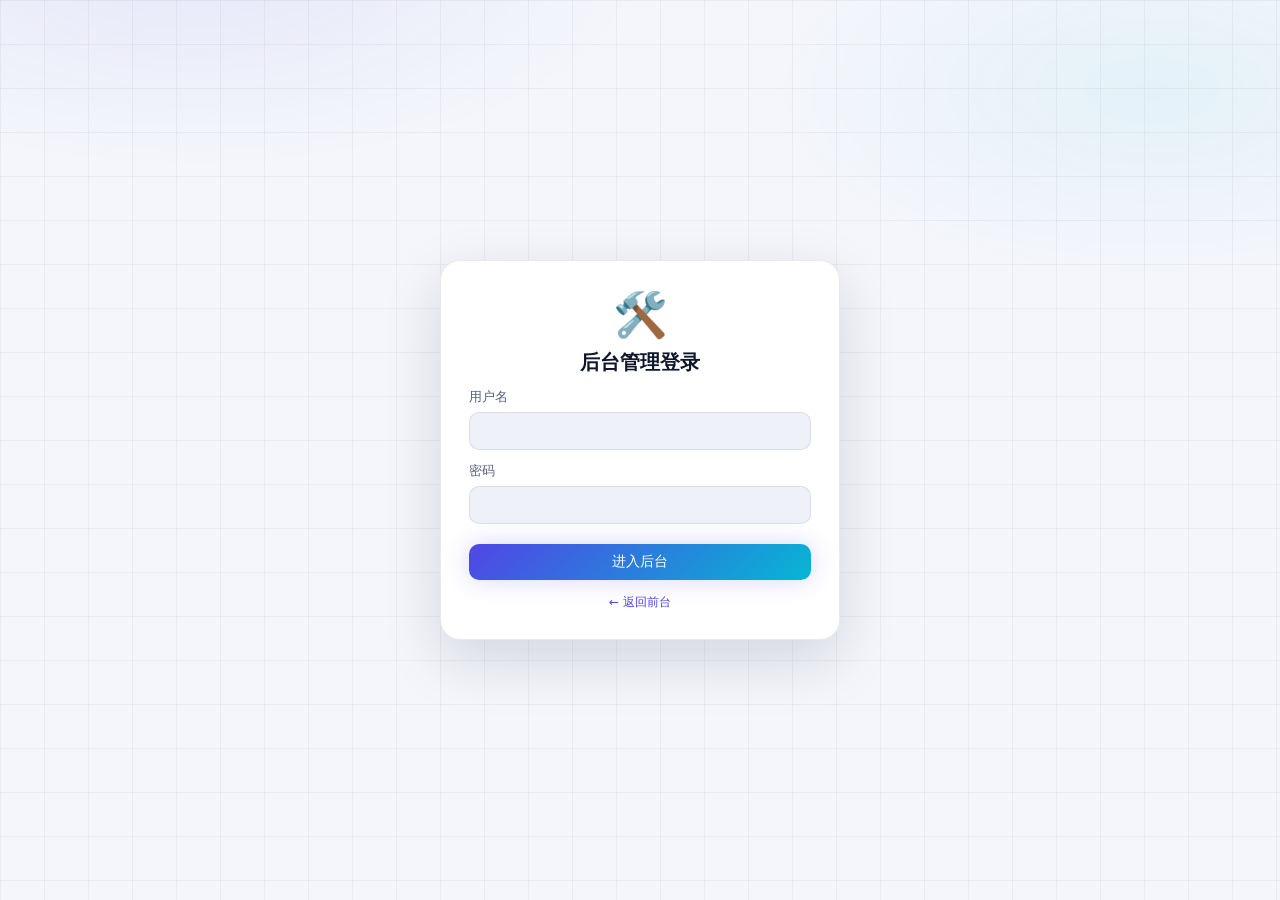
==== admin.html @ 5c4e531f "deploy: software-hub 真实后端 (Cloudflare KV + Functions)" ====
<!DOCTYPE html>
<html lang="zh-CN">
<head>
<meta charset="UTF-8">
<meta name="viewport" content="width=device-width, initial-scale=1.0">
<title>SoftHub · 后台管理</title>
<link rel="stylesheet" href="css/main.css">
<style>
/* ================= 后台专属样式 ================= */
.admin-layout { display: flex; min-height: 100vh; }
.sidebar {
  width: 232px; flex: none; background: var(--bg2);
  border-right: 1px solid var(--border); padding: 20px 14px;
  display: flex; flex-direction: column; gap: 4px;
  position: sticky; top: 0; height: 100vh; overflow-y: auto;
}
.sb-logo { display: flex; align-items: center; gap: 10px; font-weight: 800; font-size: 18px; padding: 4px 10px 18px; }
.sb-logo .ic {
  width: 34px; height: 34px; border-radius: 10px; background: var(--grad);
  display: flex; align-items: center; justify-content: center; box-shadow: var(--glow);
}
.sb-item {
  display: flex; align-items: center; gap: 11px; padding: 11px 14px;
  border-radius: 11px; font-size: 14px; color: var(--text2);
  background: none; border: none; width: 100%; text-align: left; transition: all .18s;
  position: relative;
}
.sb-item:hover { background: var(--grad-soft); color: var(--primary); }
.sb-item.on { background: var(--grad); color: #fff; box-shadow: var(--glow); font-weight: 600; }
.sb-item .cnt {
  margin-left: auto; font-size: 11px; background: var(--err); color: #fff;
  border-radius: 999px; padding: 1px 7px; font-weight: 700;
}
.sb-foot { margin-top: auto; padding-top: 14px; border-top: 1px solid var(--border); }
.sb-upload {
  background: var(--grad); color: #fff !important; font-weight: 700; box-shadow: var(--glow);
  border-radius: 12px; margin-bottom: 8px;
}
.sb-upload:hover { opacity: .92; color: #fff !important; box-shadow: var(--glow); }

.main { flex: 1; min-width: 0; padding: 26px 30px 60px; }
.page-head { display: flex; align-items: center; gap: 14px; margin-bottom: 22px; flex-wrap: wrap; }
.page-head h2 { font-size: 22px; }
.page-head .right { margin-left: auto; display: flex; gap: 10px; align-items: center; flex-wrap: wrap; }
.page-head input, .page-head select { width: auto; }

/* 统计卡片 */
.stat-grid { display: grid; grid-template-columns: repeat(auto-fit, minmax(210px, 1fr)); gap: 16px; margin-bottom: 20px; }
.stat-card { padding: 20px; position: relative; overflow: hidden; }
.stat-card .ic {
  width: 44px; height: 44px; border-radius: 13px; font-size: 22px;
  display: flex; align-items: center; justify-content: center; background: var(--grad-soft);
  margin-bottom: 12px;
}
.stat-card b { font-size: 26px; display: block; }
.stat-card span { font-size: 12.5px; color: var(--text3); }
.stat-card .trend { position: absolute; top: 18px; right: 18px; font-size: 12px; }

.chart-grid { display: grid; grid-template-columns: 1.6fr 1fr; gap: 16px; margin-bottom: 20px; }
.chart-card { padding: 20px; }
.chart-card h4 { font-size: 14.5px; margin-bottom: 14px; display: flex; align-items: center; gap: 8px; }
canvas { width: 100%; }

.two-col { display: grid; grid-template-columns: 1fr 1fr; gap: 16px; }
.list-row { display: flex; align-items: center; gap: 10px; padding: 10px 0; border-bottom: 1px solid var(--border); font-size: 13px; }
.list-row:last-child { border-bottom: none; }

.gate {
  min-height: 100vh; display: flex; align-items: center; justify-content: center; padding: 20px;
}
.gate .modal { animation: none; }

@media (max-width: 900px) {
  .chart-grid, .two-col { grid-template-columns: 1fr; }
  .sidebar { width: 64px; padding: 20px 8px; }
  .sb-item span.txt, .sb-logo span.txt { display: none; }
  .main { padding: 20px 14px 60px; }
}

/* 手机端：侧边栏变底部标签栏 */
@media (max-width: 720px) {
  html, body { overflow-x: hidden; }
  .admin-layout {
    flex-direction: column;
    min-height: 100vh;
  }
  .sidebar {
    position: fixed; left: 0; right: 0; bottom: 0; top: auto; width: 100%;
    flex-direction: row; align-items: stretch; gap: 4px; padding: 6px 8px;
    border-right: none; border-top: 1px solid var(--border); background: var(--bg2);
    z-index: 200; overflow-x: auto; overflow-y: hidden;
    height: auto; max-height: 70px;
    box-shadow: 0 -4px 20px rgba(0,0,0,.08);
  }
  .sidebar .sb-logo { display: none; }
  .sb-foot { display: contents; }
  .sb-item {
    flex: 1 0 auto; flex-direction: column; gap: 2px; justify-content: center;
    text-align: center; padding: 8px 6px; font-size: 11px; border-radius: 10px;
    min-width: 0; max-width: 80px;
  }
  .sb-item span.txt { display: inline; font-size: 10.5px; line-height: 1.2; }
  .sb-item .cnt { margin: 0; font-size: 9px; padding: 0 4px; }
  .sb-upload { margin-bottom: 0; flex-direction: column; }
  .main {
    padding: 16px 12px 86px;
    flex: 1;
    width: 100%;
    overflow-x: hidden;
  }
  .page-head { margin-bottom: 16px; flex-wrap: wrap; }
  .page-head h2 { font-size: 18px; }
  .detail-stats { grid-template-columns: repeat(3, 1fr); }
  .table-wrap { -webkit-overflow-scrolling: touch; }
}
@media (max-width: 480px) {
  .detail-stats { grid-template-columns: repeat(2, 1fr); }
}

/* ---------- 安装包上传器 ---------- */
.pkg-uploader { margin-top: 4px; }
.pkg-add {
  display: flex; flex-direction: column; align-items: center; justify-content: center;
  gap: 6px; padding: 22px 16px; border: 2px dashed var(--border); border-radius: 14px;
  color: var(--text3); cursor: pointer; transition: all .2s; font-size: 13.5px;
  background: var(--bg3);
}
.pkg-add:hover, .pkg-add.drag { border-color: var(--primary); color: var(--primary); background: var(--grad-soft); }
.pkg-icon { font-size: 32px; }
.pkg-selected {
  display: flex; align-items: center; gap: 14px; padding: 16px 18px;
  border: 1px solid var(--border); border-radius: 14px; background: var(--bg3);
}
.pkg-info { flex: 1; min-width: 0; }
.pkg-filename { display: block; font-weight: 600; font-size: 14px; word-break: break-all; color: var(--text); }
.pkg-size { display: block; font-size: 12px; color: var(--text3); margin-top: 3px; }
.pkg-progress-wrap {
  height: 8px; background: var(--border); border-radius: 999px; overflow: hidden;
  margin-top: 10px;
}
.pkg-progress-bar {
  height: 100%; width: 0%; border-radius: 999px; background: var(--grad);
  transition: width .15s linear;
}
.pkg-status { display: block; font-size: 12px; color: var(--ok); margin-top: 6px; font-weight: 600; }
.pkg-del-btn { flex: none; align-self: flex-start; }

/* ---------- 后台移动端增强适配 ---------- */
@media (max-width: 720px) {
  /* 表格优化：小字号+横向滚动 */
  table { font-size: 12px; min-width: 600px; }
  th, td { padding: 9px 10px; white-space: nowrap; }
  /* 统计卡片：单列紧凑 */
  .stat-grid { grid-template-columns: repeat(2, 1fr); gap: 10px; }
  .stat-card { padding: 14px; }
  .stat-card b { font-size: 20px; }
  .stat-card .ic { width: 36px; height: 36px; font-size: 18px; }
  /* 弹窗：全屏宽，不超出视口 */
  .modal {
    max-width: 100vw;
    border-radius: 18px 18px 0 0;
    padding: 20px 16px 28px;
    margin: auto 0 0;
    max-height: 85vh;
    overflow-y: auto;
  }
  .modal-mask {
    padding: 0;
    align-items: flex-end;
  }
  /* 页头 */
  .page-head h2 { font-size: 17px; }
  .page-head .right { gap: 6px; max-width: 100%; overflow-x: auto; flex-wrap: wrap; }
  .page-head input, .page-head select { font-size: 12.5px; width: 120px !important; }
  /* 表单 */
  .form-row { grid-template-columns: 1fr; gap: 0; }
  label { font-size: 12.5px; margin-top: 10px; margin-bottom: 5px; }
  textarea { min-height: 72px; }
  /* 列表行 */
  .list-row { padding: 8px 0; font-size: 12.5px; gap: 8px; flex-wrap: wrap; }
  /* 底部标签栏：可滚动 + 图标优先 */
  .sidebar { padding: 5px 4px; gap: 2px; }
  .sb-item { padding: 7px 4px; font-size: 10.5px; border-radius: 8px; min-width: 0; }
  .sb-item span:first-child { font-size: 15px; }
  .sb-item span.txt { font-size: 9px; line-height: 1.2; }
  .main { padding: 14px 10px 86px; }
  /* 两列布局变单列 */
  .two-col, .chart-grid { grid-template-columns: 1fr !important; }
  /* 商务合作页移动端 */
  .biz-contact-edit { flex-wrap: wrap; }
  .biz-contact-edit input.bc-icon-in { width: 42px; }
  /* 安装包上传器移动端 */
  .pkg-selected { flex-direction: column; align-items: stretch; gap: 10px; }
  .pkg-del-btn { align-self: flex-end; }
  /* 图片网格更密 */
  .img-grid { grid-template-columns: repeat(auto-fill, minmax(80px, 1fr)); gap: 8px; }
  /* 按钮组 */
  .btn-sm { padding: 4px 9px; font-size: 11.5px; }
  /* 图表容器确保可见 */
  .chart-card { min-height: 200px; overflow: hidden; }
  .chart-card canvas { width: 100% !important; height: auto !important; }
}
@media (max-width: 400px) {
  .stat-grid { grid-template-columns: 1fr; }
  .sidebar { padding: 4px 2px; }
  .sb-item { padding: 6px 2px; font-size: 9.5px; }
  .sb-item span:first-child { font-size: 14px; }
}
</style>
</head>
<body>
<div id="root"></div>
<script src="js/db.js?v=ap20260801d"></script>
<script src="js/admin.js?v=ap20260801d"></script>
</body>
</html>
---- css/main.css ----
/* ================= SoftHub 主题 ================= */
* { margin: 0; padding: 0; box-sizing: border-box; }

:root, [data-theme="light"] {
  --bg: #f4f6fb;
  --bg2: #ffffff;
  --bg3: #eef1f8;
  --card: rgba(255, 255, 255, 0.82);
  --card-solid: #ffffff;
  --border: rgba(15, 23, 42, 0.09);
  --text: #0f172a;
  --text2: #55617a;
  --text3: #8b95ab;
  --primary: #4f46e5;
  --primary2: #06b6d4;
  --grad: linear-gradient(135deg, #4f46e5, #06b6d4);
  --grad-soft: linear-gradient(135deg, rgba(79,70,229,.10), rgba(6,182,212,.10));
  --ok: #10b981;
  --warn: #f59e0b;
  --err: #ef4444;
  --shadow: 0 8px 30px rgba(15, 23, 42, 0.08);
  --shadow-lg: 0 20px 60px rgba(15, 23, 42, 0.14);
  --glow: 0 0 24px rgba(79, 70, 229, 0.22);
  --header-bg: rgba(255, 255, 255, 0.75);
}
[data-theme="dark"] {
  --bg: #0a0e1a;
  --bg2: #101527;
  --bg3: #171d33;
  --card: rgba(20, 26, 48, 0.72);
  --card-solid: #131a30;
  --border: rgba(148, 163, 216, 0.14);
  --text: #e7ecf7;
  --text2: #9aa6c4;
  --text3: #64708f;
  --primary: #818cf8;
  --primary2: #22d3ee;
  --grad: linear-gradient(135deg, #6366f1, #06b6d4);
  --grad-soft: linear-gradient(135deg, rgba(99,102,241,.16), rgba(6,182,212,.14));
  --ok: #34d399;
  --warn: #fbbf24;
  --err: #f87171;
  --shadow: 0 8px 30px rgba(0, 0, 0, 0.35);
  --shadow-lg: 0 20px 60px rgba(0, 0, 0, 0.5);
  --glow: 0 0 28px rgba(99, 102, 241, 0.35);
  --header-bg: rgba(10, 14, 26, 0.72);
}

html { scroll-behavior: smooth; }
body {
  font-family: "Segoe UI", "PingFang SC", "Microsoft YaHei", system-ui, sans-serif;
  background: var(--bg);
  color: var(--text);
  min-height: 100vh;
  transition: background .3s, color .3s;
}
/* 科技感背景网格 + 光晕 */
body::before {
  content: '';
  position: fixed; inset: 0; z-index: -1;
  background-image:
    radial-gradient(ellipse 60% 40% at 15% -5%, rgba(79,70,229,.14), transparent 60%),
    radial-gradient(ellipse 50% 35% at 90% 10%, rgba(6,182,212,.12), transparent 60%),
    linear-gradient(var(--border) 1px, transparent 1px),
    linear-gradient(90deg, var(--border) 1px, transparent 1px);
  background-size: 100% 100%, 100% 100%, 44px 44px, 44px 44px;
  opacity: .55;
  pointer-events: none;
}

a { color: var(--primary); text-decoration: none; }
button { font-family: inherit; cursor: pointer; }
input, select, textarea {
  font-family: inherit; font-size: 14px;
  background: var(--bg3); color: var(--text);
  border: 1px solid var(--border); border-radius: 10px;
  padding: 10px 14px; outline: none; width: 100%;
  transition: border .2s, box-shadow .2s;
}
input:focus, select:focus, textarea:focus {
  border-color: var(--primary);
  box-shadow: 0 0 0 3px rgba(99, 102, 241, 0.18);
}
label { font-size: 13px; color: var(--text2); display: block; margin: 12px 0 6px; }

::-webkit-scrollbar { width: 9px; height: 9px; }
::-webkit-scrollbar-thumb { background: var(--text3); border-radius: 8px; opacity: .4; }
::-webkit-scrollbar-track { background: transparent; }

/* ---------- 按钮 ---------- */
.btn {
  display: inline-flex; align-items: center; justify-content: center; gap: 6px;
  padding: 9px 18px; border-radius: 10px; border: 1px solid var(--border);
  background: var(--bg3); color: var(--text); font-size: 14px; font-weight: 500;
  transition: all .2s; white-space: nowrap;
}
.btn:hover { border-color: var(--primary); color: var(--primary); transform: translateY(-1px); }
.btn-primary { background: var(--grad); color: #fff; border: none; box-shadow: var(--glow); }
.btn-primary:hover { color: #fff; filter: brightness(1.1); transform: translateY(-2px); }
.btn-ghost { background: transparent; }
.btn-danger { color: var(--err); border-color: var(--err); background: transparent; }
.btn-danger:hover { background: var(--err); color: #fff; border-color: var(--err); }
.btn-ok { color: var(--ok); border-color: var(--ok); background: transparent; }
.btn-ok:hover { background: var(--ok); color: #fff; border-color: var(--ok); }
.btn-sm { padding: 5px 12px; font-size: 12.5px; border-radius: 8px; }
.btn:disabled { opacity: .5; cursor: not-allowed; transform: none; }

/* ---------- 徽章 ---------- */
.badge {
  display: inline-flex; align-items: center; gap: 4px;
  font-size: 11.5px; padding: 3px 10px; border-radius: 999px; font-weight: 600;
}
.badge-ok    { background: rgba(16,185,129,.13); color: var(--ok); }
.badge-warn  { background: rgba(245,158,11,.14); color: var(--warn); }
.badge-err   { background: rgba(239,68,68,.13); color: var(--err); }
.badge-info  { background: rgba(99,102,241,.13); color: var(--primary); }
.badge-gray  { background: var(--bg3); color: var(--text3); }
.tag {
  font-size: 11px; padding: 2px 9px; border-radius: 6px;
  background: var(--grad-soft); color: var(--primary); border: 1px solid var(--border);
}

/* ---------- 卡片 ---------- */
.card {
  background: var(--card); border: 1px solid var(--border);
  border-radius: 16px; backdrop-filter: blur(14px);
  box-shadow: var(--shadow); transition: transform .25s, box-shadow .25s, border-color .25s;
}

/* ---------- Toast ---------- */
#toastBox { position: fixed; top: 76px; right: 20px; z-index: 9999; display: flex; flex-direction: column; gap: 10px; }
.toast {
  display: flex; align-items: center; gap: 10px;
  background: var(--card-solid); color: var(--text);
  border: 1px solid var(--border); border-left: 4px solid var(--primary);
  border-radius: 12px; padding: 12px 18px; font-size: 14px;
  box-shadow: var(--shadow-lg); transform: translateX(120%); transition: transform .3s;
  max-width: 340px;
}
.toast.show { transform: translateX(0); }
.toast span { font-weight: 800; }
.toast-ok  { border-left-color: var(--ok); }  .toast-ok span  { color: var(--ok); }
.toast-err { border-left-color: var(--err); } .toast-err span { color: var(--err); }
.toast-info span { color: var(--primary); }

/* ---------- 模态框 ---------- */
.modal-mask {
  position: fixed; inset: 0; z-index: 1000;
  background: rgba(4, 8, 20, 0.55); backdrop-filter: blur(6px);
  display: none; align-items: flex-start; justify-content: center;
  overflow-y: auto; padding: 6vh 16px 40px;
}
.modal-mask.open { display: flex; animation: fadeIn .2s; }
.modal {
  background: var(--card-solid); border: 1px solid var(--border);
  border-radius: 20px; box-shadow: var(--shadow-lg);
  width: 100%; max-width: 480px; padding: 28px;
  animation: slideUp .28s cubic-bezier(.2,.9,.3,1.2);
}
.modal.modal-lg { max-width: 780px; }
.modal-head { display: flex; align-items: center; justify-content: space-between; margin-bottom: 6px; }
.modal-head h3 { font-size: 19px; display: flex; align-items: center; gap: 8px; }
.modal-close {
  background: var(--bg3); border: none; color: var(--text2);
  width: 32px; height: 32px; border-radius: 10px; font-size: 15px;
}
.modal-close:hover { color: var(--err); }
@keyframes fadeIn { from { opacity: 0; } }
@keyframes slideUp { from { opacity: 0; transform: translateY(26px) scale(.97); } }
.modal-confirm-body { font-size: 14.5px; line-height: 1.65; color: var(--text); padding: 4px 2px 2px; word-break: break-word; }
.modal-confirm-actions { display: flex; gap: 10px; justify-content: flex-end; margin-top: 20px; }
.modal-confirm-actions .btn { flex: 1; max-width: 160px; }

/* ---------- 硬件/系统信息 ---------- */
.sys-rows { display: flex; flex-direction: column; }
.sys-row { display: flex; justify-content: space-between; gap: 16px; padding: 10px 14px; border-bottom: 1px solid var(--border); font-size: 13.5px; }
.sys-row:last-child { border-bottom: none; }
.sys-row span { color: var(--text3); flex: none; }
.sys-row b { color: var(--text); font-weight: 600; text-align: right; word-break: break-all; }

/* ---------- 表格 ---------- */
.table-wrap { overflow-x: auto; border-radius: 14px; border: 1px solid var(--border); }
table { width: 100%; border-collapse: collapse; font-size: 13.5px; background: var(--card-solid); }
th, td { text-align: left; padding: 11px 14px; border-bottom: 1px solid var(--border); white-space: nowrap; }
th { color: var(--text3); font-size: 12px; font-weight: 600; letter-spacing: .05em; background: var(--bg3); position: sticky; top: 0; }
tbody tr { transition: background .15s; }
tbody tr:hover { background: var(--grad-soft); }
tbody tr:last-child td { border-bottom: none; }

/* ---------- 头像 ---------- */
.avatar {
  width: 34px; height: 34px; border-radius: 10px; flex: none;
  display: inline-flex; align-items: center; justify-content: center;
  color: #fff; font-weight: 700; font-size: 15px;
}

/* ---------- 星级 ---------- */
.star { color: var(--text3); opacity: .4; font-size: 14px; }
.star.on { color: #f59e0b; opacity: 1; }

/* ---------- 空状态 ---------- */
.empty { text-align: center; padding: 60px 20px; color: var(--text3); }
.empty .icon { font-size: 44px; margin-bottom: 12px; }

/* ---------- 主题按钮 ---------- */
.theme-btn {
  width: 38px; height: 38px; border-radius: 11px; font-size: 17px;
  background: var(--bg3); border: 1px solid var(--border); transition: all .2s;
}
.theme-btn:hover { border-color: var(--primary); box-shadow: var(--glow); transform: rotate(20deg); }

/* ---------- 表单排版 ---------- */
.form-row { display: grid; grid-template-columns: 1fr 1fr; gap: 0 16px; }
.hint { font-size: 12px; color: var(--text3); margin-top: 6px; }
.divider { height: 1px; background: var(--border); margin: 18px 0; }

/* ---------- 软件封面图 ---------- */
.sc-thumb {
  width: 40px; height: 40px; border-radius: 11px; object-fit: cover;
  border: 1px solid var(--border); flex: none; background: var(--grad-soft);
  vertical-align: middle; margin-right: 8px;
}
.sc-icon.thumb { padding: 0; overflow: hidden; }

/* ---------- 图片上传器 ---------- */
.img-uploader { margin-top: 4px; }
.img-add {
  display: flex; flex-direction: column; align-items: center; justify-content: center;
  gap: 6px; padding: 16px; border: 2px dashed var(--border); border-radius: 14px;
  color: var(--text3); cursor: pointer; transition: all .2s; font-size: 13px;
  min-height: 96px; background: var(--bg3);
}
.img-add:hover, .img-add.drag { border-color: var(--primary); color: var(--primary); background: var(--grad-soft); }
.img-grid { display: grid; grid-template-columns: repeat(auto-fill, minmax(110px, 1fr)); gap: 10px; margin-top: 12px; }
.img-item { position: relative; border-radius: 12px; overflow: hidden; border: 1px solid var(--border); aspect-ratio: 3/2; background: var(--bg3); }
.img-item img { width: 100%; height: 100%; object-fit: cover; display: block; }
.img-item.cover { border-color: var(--primary); box-shadow: var(--glow); }
.img-cover-badge {
  position: absolute; left: 6px; top: 6px; background: var(--grad); color: #fff;
  font-size: 10px; padding: 2px 7px; border-radius: 999px; font-weight: 700;
}
.img-item .img-actions { position: absolute; right: 6px; bottom: 6px; display: flex; gap: 5px; }
.img-item .img-actions button {
  width: 26px; height: 26px; border-radius: 8px; border: none; font-size: 13px;
  display: flex; align-items: center; justify-content: center;
}
.img-set-cover { background: rgba(255, 255, 255, .92); color: var(--primary); }
.img-remove { background: rgba(239, 68, 68, .92); color: #fff; }
.img-item.cover .img-set-cover { background: var(--primary); color: #fff; }

/* ---------- 详情画廊 ---------- */
.gallery-main { width: 100%; border-radius: 16px; overflow: hidden; border: 1px solid var(--border); aspect-ratio: 16/9; background: var(--bg3); }
.gallery-main img { width: 100%; height: 100%; object-fit: cover; display: block; }
.gallery-thumbs { display: flex; gap: 8px; margin-top: 10px; flex-wrap: wrap; }
.g-thumb { width: 84px; height: 54px; border-radius: 9px; overflow: hidden; border: 1px solid var(--border); cursor: pointer; opacity: .65; transition: all .2s; }
.g-thumb img { width: 100%; height: 100%; object-fit: cover; }
.g-thumb.on, .g-thumb:hover { opacity: 1; border-color: var(--primary); }

/* ---------- 渐变文字 ---------- */
.grad-text {
  background: var(--grad); -webkit-background-clip: text; background-clip: text;
  -webkit-text-fill-color: transparent; color: transparent;
}

@media (max-width: 640px) {
  .form-row { grid-template-columns: 1fr; }
  .modal { padding: 20px; }
}

/* 窄屏弹窗微调 */
@media (max-width: 900px) {
  .modal { max-width: 92vw; }
}
.modal-confirm-actions .btn { flex: 1; max-width: 160px; }
@media (max-width: 420px) {
  .modal-confirm-actions { flex-wrap: wrap; }
  .modal-confirm-actions .btn { max-width: none; }
  .toast { max-width: calc(100vw - 32px); }
}
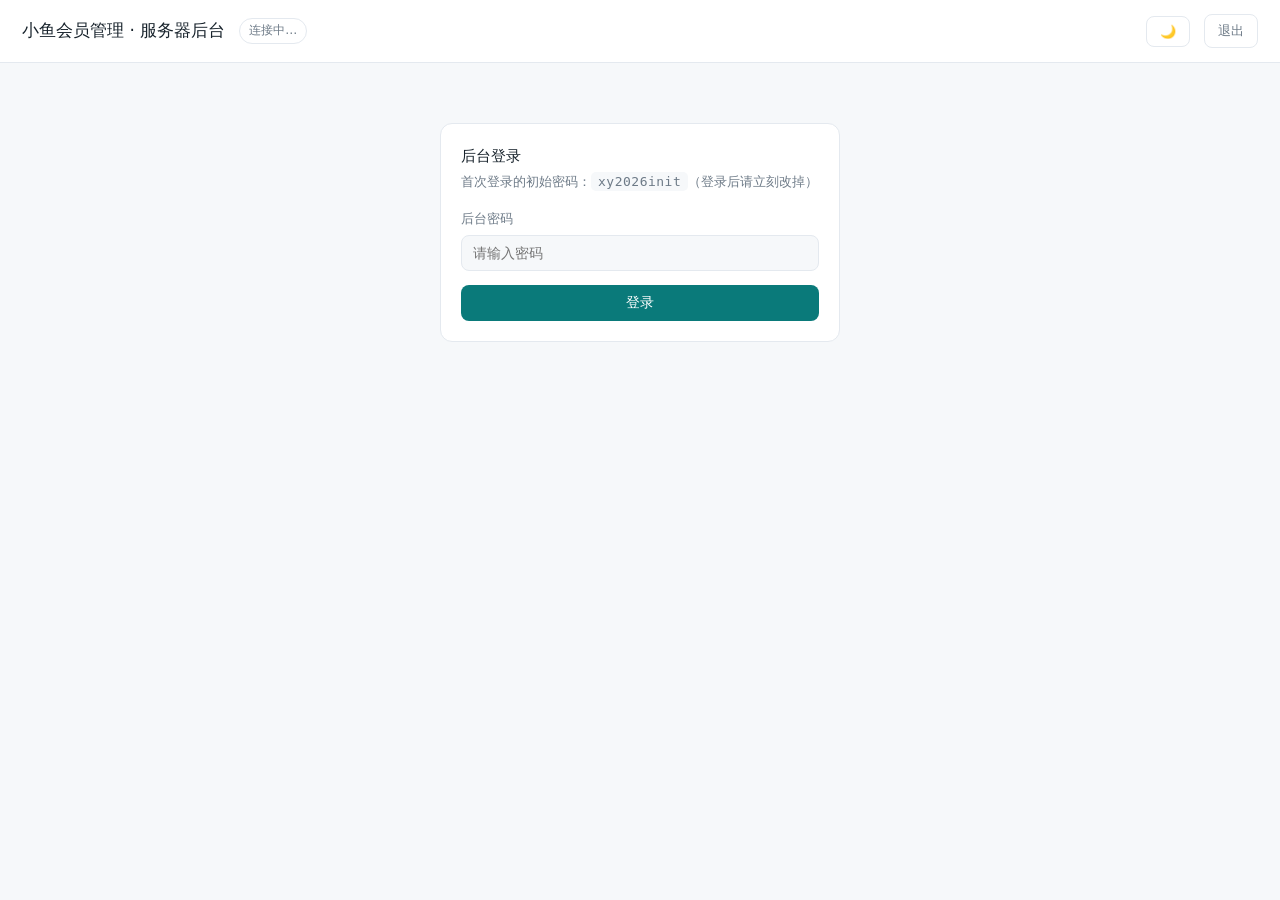
==== commit bc9a79f3: "小鱼会员管理云端服务上线" ====
--- a/admin.html
+++ b/admin.html
@@ -1,216 +1,616 @@
-<!DOCTYPE html>
-<html lang="zh-CN">
-<head>
-<meta charset="UTF-8">
-<meta name="viewport" content="width=device-width, initial-scale=1.0">
-<title>SoftHub · 后台管理</title>
-<link rel="stylesheet" href="css/main.css">
-<style>
-/* ================= 后台专属样式 ================= */
-.admin-layout { display: flex; min-height: 100vh; }
-.sidebar {
-  width: 232px; flex: none; background: var(--bg2);
-  border-right: 1px solid var(--border); padding: 20px 14px;
-  display: flex; flex-direction: column; gap: 4px;
-  position: sticky; top: 0; height: 100vh; overflow-y: auto;
-}
-.sb-logo { display: flex; align-items: center; gap: 10px; font-weight: 800; font-size: 18px; padding: 4px 10px 18px; }
-.sb-logo .ic {
-  width: 34px; height: 34px; border-radius: 10px; background: var(--grad);
-  display: flex; align-items: center; justify-content: center; box-shadow: var(--glow);
-}
-.sb-item {
-  display: flex; align-items: center; gap: 11px; padding: 11px 14px;
-  border-radius: 11px; font-size: 14px; color: var(--text2);
-  background: none; border: none; width: 100%; text-align: left; transition: all .18s;
-  position: relative;
-}
-.sb-item:hover { background: var(--grad-soft); color: var(--primary); }
-.sb-item.on { background: var(--grad); color: #fff; box-shadow: var(--glow); font-weight: 600; }
-.sb-item .cnt {
-  margin-left: auto; font-size: 11px; background: var(--err); color: #fff;
-  border-radius: 999px; padding: 1px 7px; font-weight: 700;
-}
-.sb-foot { margin-top: auto; padding-top: 14px; border-top: 1px solid var(--border); }
-.sb-upload {
-  background: var(--grad); color: #fff !important; font-weight: 700; box-shadow: var(--glow);
-  border-radius: 12px; margin-bottom: 8px;
-}
-.sb-upload:hover { opacity: .92; color: #fff !important; box-shadow: var(--glow); }
-
-.main { flex: 1; min-width: 0; padding: 26px 30px 60px; }
-.page-head { display: flex; align-items: center; gap: 14px; margin-bottom: 22px; flex-wrap: wrap; }
-.page-head h2 { font-size: 22px; }
-.page-head .right { margin-left: auto; display: flex; gap: 10px; align-items: center; flex-wrap: wrap; }
-.page-head input, .page-head select { width: auto; }
-
-/* 统计卡片 */
-.stat-grid { display: grid; grid-template-columns: repeat(auto-fit, minmax(210px, 1fr)); gap: 16px; margin-bottom: 20px; }
-.stat-card { padding: 20px; position: relative; overflow: hidden; }
-.stat-card .ic {
-  width: 44px; height: 44px; border-radius: 13px; font-size: 22px;
-  display: flex; align-items: center; justify-content: center; background: var(--grad-soft);
-  margin-bottom: 12px;
-}
-.stat-card b { font-size: 26px; display: block; }
-.stat-card span { font-size: 12.5px; color: var(--text3); }
-.stat-card .trend { position: absolute; top: 18px; right: 18px; font-size: 12px; }
-
-.chart-grid { display: grid; grid-template-columns: 1.6fr 1fr; gap: 16px; margin-bottom: 20px; }
-.chart-card { padding: 20px; }
-.chart-card h4 { font-size: 14.5px; margin-bottom: 14px; display: flex; align-items: center; gap: 8px; }
-canvas { width: 100%; }
-
-.two-col { display: grid; grid-template-columns: 1fr 1fr; gap: 16px; }
-.list-row { display: flex; align-items: center; gap: 10px; padding: 10px 0; border-bottom: 1px solid var(--border); font-size: 13px; }
-.list-row:last-child { border-bottom: none; }
-
-.gate {
-  min-height: 100vh; display: flex; align-items: center; justify-content: center; padding: 20px;
-}
-.gate .modal { animation: none; }
-
-@media (max-width: 900px) {
-  .chart-grid, .two-col { grid-template-columns: 1fr; }
-  .sidebar { width: 64px; padding: 20px 8px; }
-  .sb-item span.txt, .sb-logo span.txt { display: none; }
-  .main { padding: 20px 14px 60px; }
-}
-
-/* 手机端：侧边栏变底部标签栏 */
-@media (max-width: 720px) {
-  html, body { overflow-x: hidden; }
-  .admin-layout {
-    flex-direction: column;
-    min-height: 100vh;
-  }
-  .sidebar {
-    position: fixed; left: 0; right: 0; bottom: 0; top: auto; width: 100%;
-    flex-direction: row; align-items: stretch; gap: 4px; padding: 6px 8px;
-    border-right: none; border-top: 1px solid var(--border); background: var(--bg2);
-    z-index: 200; overflow-x: auto; overflow-y: hidden;
-    height: auto; max-height: 70px;
-    box-shadow: 0 -4px 20px rgba(0,0,0,.08);
-  }
-  .sidebar .sb-logo { display: none; }
-  .sb-foot { display: contents; }
-  .sb-item {
-    flex: 1 0 auto; flex-direction: column; gap: 2px; justify-content: center;
-    text-align: center; padding: 8px 6px; font-size: 11px; border-radius: 10px;
-    min-width: 0; max-width: 80px;
-  }
-  .sb-item span.txt { display: inline; font-size: 10.5px; line-height: 1.2; }
-  .sb-item .cnt { margin: 0; font-size: 9px; padding: 0 4px; }
-  .sb-upload { margin-bottom: 0; flex-direction: column; }
-  .main {
-    padding: 16px 12px 86px;
-    flex: 1;
-    width: 100%;
-    overflow-x: hidden;
-  }
-  .page-head { margin-bottom: 16px; flex-wrap: wrap; }
-  .page-head h2 { font-size: 18px; }
-  .detail-stats { grid-template-columns: repeat(3, 1fr); }
-  .table-wrap { -webkit-overflow-scrolling: touch; }
-}
-@media (max-width: 480px) {
-  .detail-stats { grid-template-columns: repeat(2, 1fr); }
-}
-
-/* ---------- 安装包上传器 ---------- */
-.pkg-uploader { margin-top: 4px; }
-.pkg-add {
-  display: flex; flex-direction: column; align-items: center; justify-content: center;
-  gap: 6px; padding: 22px 16px; border: 2px dashed var(--border); border-radius: 14px;
-  color: var(--text3); cursor: pointer; transition: all .2s; font-size: 13.5px;
-  background: var(--bg3);
-}
-.pkg-add:hover, .pkg-add.drag { border-color: var(--primary); color: var(--primary); background: var(--grad-soft); }
-.pkg-icon { font-size: 32px; }
-.pkg-selected {
-  display: flex; align-items: center; gap: 14px; padding: 16px 18px;
-  border: 1px solid var(--border); border-radius: 14px; background: var(--bg3);
-}
-.pkg-info { flex: 1; min-width: 0; }
-.pkg-filename { display: block; font-weight: 600; font-size: 14px; word-break: break-all; color: var(--text); }
-.pkg-size { display: block; font-size: 12px; color: var(--text3); margin-top: 3px; }
-.pkg-progress-wrap {
-  height: 8px; background: var(--border); border-radius: 999px; overflow: hidden;
-  margin-top: 10px;
-}
-.pkg-progress-bar {
-  height: 100%; width: 0%; border-radius: 999px; background: var(--grad);
-  transition: width .15s linear;
-}
-.pkg-status { display: block; font-size: 12px; color: var(--ok); margin-top: 6px; font-weight: 600; }
-.pkg-del-btn { flex: none; align-self: flex-start; }
-
-/* ---------- 后台移动端增强适配 ---------- */
-@media (max-width: 720px) {
-  /* 表格优化：小字号+横向滚动 */
-  table { font-size: 12px; min-width: 600px; }
-  th, td { padding: 9px 10px; white-space: nowrap; }
-  /* 统计卡片：单列紧凑 */
-  .stat-grid { grid-template-columns: repeat(2, 1fr); gap: 10px; }
-  .stat-card { padding: 14px; }
-  .stat-card b { font-size: 20px; }
-  .stat-card .ic { width: 36px; height: 36px; font-size: 18px; }
-  /* 弹窗：全屏宽，不超出视口 */
-  .modal {
-    max-width: 100vw;
-    border-radius: 18px 18px 0 0;
-    padding: 20px 16px 28px;
-    margin: auto 0 0;
-    max-height: 85vh;
-    overflow-y: auto;
-  }
-  .modal-mask {
-    padding: 0;
-    align-items: flex-end;
-  }
-  /* 页头 */
-  .page-head h2 { font-size: 17px; }
-  .page-head .right { gap: 6px; max-width: 100%; overflow-x: auto; flex-wrap: wrap; }
-  .page-head input, .page-head select { font-size: 12.5px; width: 120px !important; }
-  /* 表单 */
-  .form-row { grid-template-columns: 1fr; gap: 0; }
-  label { font-size: 12.5px; margin-top: 10px; margin-bottom: 5px; }
-  textarea { min-height: 72px; }
-  /* 列表行 */
-  .list-row { padding: 8px 0; font-size: 12.5px; gap: 8px; flex-wrap: wrap; }
-  /* 底部标签栏：可滚动 + 图标优先 */
-  .sidebar { padding: 5px 4px; gap: 2px; }
-  .sb-item { padding: 7px 4px; font-size: 10.5px; border-radius: 8px; min-width: 0; }
-  .sb-item span:first-child { font-size: 15px; }
-  .sb-item span.txt { font-size: 9px; line-height: 1.2; }
-  .main { padding: 14px 10px 86px; }
-  /* 两列布局变单列 */
-  .two-col, .chart-grid { grid-template-columns: 1fr !important; }
-  /* 商务合作页移动端 */
-  .biz-contact-edit { flex-wrap: wrap; }
-  .biz-contact-edit input.bc-icon-in { width: 42px; }
-  /* 安装包上传器移动端 */
-  .pkg-selected { flex-direction: column; align-items: stretch; gap: 10px; }
-  .pkg-del-btn { align-self: flex-end; }
-  /* 图片网格更密 */
-  .img-grid { grid-template-columns: repeat(auto-fill, minmax(80px, 1fr)); gap: 8px; }
-  /* 按钮组 */
-  .btn-sm { padding: 4px 9px; font-size: 11.5px; }
-  /* 图表容器确保可见 */
-  .chart-card { min-height: 200px; overflow: hidden; }
-  .chart-card canvas { width: 100% !important; height: auto !important; }
-}
-@media (max-width: 400px) {
-  .stat-grid { grid-template-columns: 1fr; }
-  .sidebar { padding: 4px 2px; }
-  .sb-item { padding: 6px 2px; font-size: 9.5px; }
-  .sb-item span:first-child { font-size: 14px; }
-}
-</style>
-</head>
-<body>
-<div id="root"></div>
-<script src="js/db.js?v=ap20260801d"></script>
-<script src="js/admin.js?v=ap20260801d"></script>
-</body>
-</html>
+<!DOCTYPE html>
+<html lang="zh-CN">
+<head>
+<meta charset="utf-8">
+<meta name="viewport" content="width=device-width,initial-scale=1">
+<title>小鱼会员管理 · 服务器后台</title>
+<style>
+:root{
+  --bg:#f6f8fa; --card:#fff; --line:#e4e9ef; --text:#18232c; --sub:#6d7a87;
+  --accent:#0a7a7a; --accent2:#076666; --danger:#c9302c; --warn:#b06d00; --ok:#16895a;
+  --radius:12px;
+}
+@media (prefers-color-scheme:dark){
+  :root{ --bg:#14181c; --card:#1c2229; --line:#2c353e; --text:#e6ecf1; --sub:#8b98a5;
+         --accent:#22a5a5; --accent2:#1a8f8f; --danger:#ef6a6a; --warn:#e0a44a; --ok:#3fbc8a; }
+}
+/* 手动锁定主题（顶栏 🌙/☀️ 按钮） */
+:root[data-theme="dark"]{
+  --bg:#14181c; --card:#1c2229; --line:#2c353e; --text:#e6ecf1; --sub:#8b98a5;
+  --accent:#22a5a5; --accent2:#1a8f8f; --danger:#ef6a6a; --warn:#e0a44a; --ok:#3fbc8a;
+}
+:root[data-theme="light"]{
+  --bg:#f6f8fa; --card:#fff; --line:#e4e9ef; --text:#18232c; --sub:#6d7a87;
+  --accent:#0a7a7a; --accent2:#076666; --danger:#c9302c; --warn:#b06d00; --ok:#16895a;
+}
+*{box-sizing:border-box}
+body{margin:0;background:var(--bg);color:var(--text);
+  font:14px/1.6 "Microsoft YaHei UI","PingFang SC",system-ui,sans-serif}
+header{background:var(--card);border-bottom:1px solid var(--line);padding:14px 22px;
+  display:flex;align-items:center;gap:14px;position:sticky;top:0;z-index:10;flex-wrap:wrap}
+header h1{font-size:17px;margin:0;font-weight:500}
+.badge{font-size:12px;color:var(--sub);border:1px solid var(--line);
+  padding:2px 9px;border-radius:99px}
+nav{display:flex;gap:6px;padding:14px 22px 0;flex-wrap:wrap}
+nav button{background:none;border:0;color:var(--sub);padding:8px 15px;cursor:pointer;
+  font-size:14px;border-radius:8px 8px 0 0;font-family:inherit}
+nav button.on{background:var(--card);color:var(--text);font-weight:500;
+  border:1px solid var(--line);border-bottom-color:var(--card)}
+main{padding:16px 22px 40px}
+.panel{background:var(--card);border:1px solid var(--line);border-radius:var(--radius);
+  padding:20px;margin-bottom:16px}
+h2{font-size:15px;margin:0 0 4px;font-weight:500}
+.hint{color:var(--sub);font-size:13px;margin:0 0 16px}
+label{display:block;font-size:13px;color:var(--sub);margin:12px 0 5px}
+input,textarea,select{width:100%;padding:9px 11px;border:1px solid var(--line);
+  border-radius:8px;background:var(--bg);color:var(--text);font-size:14px;font-family:inherit}
+input:focus,textarea:focus,select:focus{outline:none;border-color:var(--accent)}
+textarea{min-height:96px;resize:vertical}
+button.act{background:var(--accent);color:#fff;border:0;padding:9px 20px;border-radius:8px;
+  cursor:pointer;font-size:14px;font-family:inherit;margin-top:14px}
+button.act:hover{background:var(--accent2)}
+button.act:disabled{opacity:.5;cursor:not-allowed}
+button.ghost{background:none;color:var(--sub);border:1px solid var(--line);
+  padding:7px 13px;border-radius:8px;cursor:pointer;font-size:13px;font-family:inherit}
+button.ghost:hover{color:var(--text)}
+.row{display:flex;gap:14px;flex-wrap:wrap}
+.row>*{flex:1;min-width:190px}
+table{width:100%;border-collapse:collapse;font-size:13px}
+th{text-align:left;padding:9px 10px;color:var(--sub);font-weight:400;
+  border-bottom:1px solid var(--line);white-space:nowrap}
+td{padding:10px;border-bottom:1px solid var(--line);vertical-align:middle}
+tr:last-child td{border-bottom:0}
+code{background:var(--bg);padding:2px 7px;border-radius:5px;font-size:13px;
+  font-family:Consolas,monospace;letter-spacing:.5px}
+.tag{font-size:12px;padding:2px 9px;border-radius:99px;border:1px solid var(--line);color:var(--sub)}
+.tag.ok{color:var(--ok);border-color:currentColor}
+.tag.off{color:var(--warn);border-color:currentColor}
+.msg{padding:11px 15px;border-radius:8px;margin:14px 0;font-size:13px;display:none}
+.msg.show{display:block}
+.msg.ok{background:rgba(22,137,90,.1);color:var(--ok)}
+.msg.err{background:rgba(201,48,44,.1);color:var(--danger)}
+.card2{background:var(--bg);border:1px solid var(--line);border-radius:10px;padding:15px;margin-top:14px}
+.card2 h3{font-size:14px;margin:0 0 10px;font-weight:500}
+.hide{display:none!important}
+.pbar{height:6px;background:var(--line);border-radius:99px;overflow:hidden;margin-top:8px}
+.pbar i{display:block;height:100%;background:var(--accent);width:0;transition:width .2s}
+.empty{color:var(--sub);text-align:center;padding:36px 0;font-size:13px}
+code.big{font-size:19px;letter-spacing:3px;padding:7px 15px;display:inline-block;margin-top:8px}
+</style>
+</head>
+<body>
+
+<header>
+  <h1>小鱼会员管理 · 服务器后台</h1>
+  <span class="badge" id="hostBadge">连接中…</span>
+  <span style="flex:1"></span>
+  <button class="ghost" id="btnTheme">🌙</button>
+  <button class="ghost" id="btnLogout">退出</button>
+</header>
+
+<!-- ============ 登录 ============ -->
+<div id="loginBox" style="max-width:400px;margin:60px auto">
+  <div class="panel">
+    <h2>后台登录</h2>
+    <p class="hint">首次登录的初始密码：<code>xy2026init</code>（登录后请立刻改掉）</p>
+    <label>后台密码</label>
+    <input type="password" id="inPass" autocomplete="current-password" placeholder="请输入密码">
+    <div class="msg" id="loginMsg"></div>
+    <button class="act" style="width:100%" id="btnLogin">登录</button>
+  </div>
+</div>
+
+<!-- ============ 主界面 ============ -->
+<div id="mainBox" class="hide">
+  <nav>
+    <button data-tab="stores" class="on">门店管理</button>
+    <button data-tab="notices">公告发布</button>
+    <button data-tab="update">版本更新</button>
+    <button data-tab="backup">数据备份</button>
+    <button data-tab="setting">设置</button>
+  </nav>
+  <main>
+    <div class="msg" id="tip"></div>
+
+    <!-- 门店 -->
+    <section id="tab-stores">
+      <div class="panel">
+        <h2>登记新门店</h2>
+        <p class="hint">门店买软件时把手机号给你 → 你在这里登记并生成开通码 → 把开通码发给门店 → 门店首次打开软件输手机号+开通码即可注册管理员。</p>
+        <div class="row">
+          <div><label>门店手机号</label><input id="stPhone" placeholder="11 位手机号"></div>
+          <div><label>门店名称（方便你认人，可留空）</label><input id="stName" placeholder="例如：凤仪店"></div>
+        </div>
+        <label>备注（只有你能看到）</label>
+        <input id="stNote" placeholder="例如：2026-10 购买，单店基础版">
+        <button class="act" id="btnAddStore">登记并生成开通码</button>
+      </div>
+
+      <div class="panel">
+        <h2>门店列表</h2>
+        <p class="hint" id="storeStat"></p>
+        <div id="storeList"></div>
+      </div>
+    </section>
+
+    <!-- 公告 -->
+    <section id="tab-notices" class="hide">
+      <div class="panel">
+        <h2>发公告</h2>
+        <p class="hint">轮播公告显示在门店工作台顶部，按「天」自动过期；强制公告每��登录都弹一次，点「我知道了」才不再打扰。</p>
+        <label>公告类型</label>
+        <select id="ncKind">
+          <option value="banner">轮播公告（工作台顶部滚动，按天自动结束）</option>
+          <option value="modal">强制公告（每人登录弹一次，必须点确认）</option>
+        </select>
+        <label>标题</label>
+        <input id="ncTitle" placeholder="例如：本周六凌晨停机维护">
+        <label>内容</label>
+        <textarea id="ncBody" placeholder="写清楚发生了什么、门店要做什么。"></textarea>
+        <div class="row">
+          <div id="daysWrap"><label>轮播天数（到点自动收起）</label>
+            <input id="ncDays" type="number" value="3" min="0" max="365"></div>
+          <div><label>置顶（置顶的排前面）</label>
+            <select id="ncPinned"><option value="0">否</option><option value="1">是</option></select></div>
+        </div>
+        <button class="act" id="btnAddNotice">发布公告</button>
+      </div>
+      <div class="panel">
+        <h2>已发公告</h2>
+        <div id="noticeList"></div>
+      </div>
+    </section>
+
+    <!-- 更新 -->
+    <section id="tab-update" class="hide">
+      <div class="panel">
+        <h2>发布新版本</h2>
+        <p class="hint">选 <code>XiaoyuMember.dll</code>（在 交付\构建\程序\ 里），系统自动切块算哈希。
+          门店只下载变化的块，通常几百 KB。完整安装包单独传（首次安装或修复用）。</p>
+        <div class="row">
+          <div><label>版本号</label><input id="upVersion" placeholder="例如 1.0.1"></div>
+          <div><label>是否强制更新</label>
+            <select id="upMandatory"><option value="0">否（可稍后）</option><option value="1">是（必须更新）</option></select></div>
+        </div>
+        <label>更新说明（门店能看到）</label>
+        <input id="upNotes" placeholder="例如：修复了散客结算不弹窗的问题">
+        <label>主程序 dll（XiaoyuMember.dll）</label>
+        <input type="file" id="upDll">
+        <label>完整安装包（可选，首次安装 / 修复用）</label>
+        <input type="file" id="upInstaller">
+        <div class="pbar"><i id="upBar"></i></div>
+        <button class="act" id="btnPublish">生成清单并发布</button>
+        <p class="hint" style="margin-top:12px">
+          <strong>说明：</strong>本版先发布「清单」。上传的 dll 与安装包文件本体需你自己放到 GitHub 仓库的
+          <code>files/</code> 目录（浏览器上传），我下一步会补上这一段的上传功能。
+        </p>
+      </div>
+      <div class="panel">
+        <h2>当前线上版本</h2>
+        <div id="manifestView"></div>
+      </div>
+    </section>
+
+    <!-- 备份 -->
+    <section id="tab-backup" class="hide">
+      <div class="panel">
+        <h2>门店数据远程备份</h2>
+        <p class="hint">门店软件每天首次启动会上传一份<b>加密</b>备份。云端只有密文，看不到会员信息。
+          硬盘坏了、系统重装了，在这里下载恢复。每店最多留 30 份。</p>
+        <div id="backupList"></div>
+      </div>
+    </section>
+
+    <!-- 设置 -->
+    <section id="tab-setting" class="hide">
+      <div class="panel">
+        <h2>修改后台密码</h2>
+        <p class="hint">原密码 <code>123456</code> 形同虚设（站点公开可访问），务必改成强密码。</p>
+        <label>新密码（至少 6 位）</label>
+        <input id="newPass" type="password" placeholder="至少 6 位">
+        <button class="act" id="btnChgPass">保存新密码</button>
+      </div>
+      <div class="panel">
+        <h2>清空旧数据</h2>
+        <p class="hint">软件分享站时期的软件列表、分类、admin_pass 已不再使用，清理掉不影响新功能。</p>
+        <button class="ghost" id="btnCleanOld">清理旧数据（软件列表/分类/旧密码）</button>
+        <hr style="margin:18px 0;border:0;border-top:1px solid var(--line)">
+        <h2>导出全部数据</h2>
+        <p class="hint">门店、公告、备份索引、版本清单一次性导出成 JSON。换服务器或本地留档用。</p>
+        <button class="ghost" id="btnExport">导出 JSON</button>
+      </div>
+      <div class="panel">
+        <h2>服务器信息</h2>
+        <div id="sysInfo"></div>
+      </div>
+    </section>
+  </main>
+</div>
+
+<script>
+const KV = "pass=";                       // 会话内暂存，刷新需重登
+let PASS = sessionStorage.getItem("xy_pass") || "";
+let BLOCK = 64 * 1024;                    // 64 KB 分块
+const $ = id => document.getElementById(id);
+
+function tip(msg, ok = true) {
+  const t = $("tip");
+  t.textContent = msg;
+  t.className = "msg show " + (ok ? "ok" : "err");
+  clearTimeout(t._h);
+  t._h = setTimeout(() => t.className = "msg", 5000);
+}
+
+async function api(path, { method = "GET", body, raw } = {}) {
+  const h = { "x-admin-pass": PASS };
+  if (body && !raw) h["content-type"] = "application/json";
+  const r = await fetch(path, { method, headers: h, body: raw ? body : (body ? JSON.stringify(body) : undefined) });
+  const ct = r.headers.get("content-type") || "";
+  if (!ct.includes("json")) return await r.blob();
+  const j = await r.json();
+  if (!r.ok || j.ok === false) throw new Error(j.error || ("HTTP " + r.status));
+  return j;
+}
+
+function esc(s) {
+  return String(s ?? "").replace(/[&<>"']/g, c =>
+    ({ "&": "&amp;", "<": "&lt;", ">": "&gt;", '"': "&quot;", "'": "&#39;" }[c]));
+}
+
+function fmtTime(s) {
+  if (!s) return "—";
+  const d = new Date(s);
+  return d.toLocaleString("zh-CN", { hour12: false });
+}
+function fmtSize(b) {
+  if (!b) return "0 B";
+  const u = ["B", "KB", "MB", "GB"];
+  const i = Math.floor(Math.log(b) / Math.log(1024));
+  return (b / 1024 ** i).toFixed(i ? 1 : 0) + " " + u[i];
+}
+
+// ---------------- 登录 ----------------
+async function login() {
+  const p = $("inPass").value.trim();
+  if (!p) return;
+  PASS = p;
+  try {
+    await api("/api/stores");            // 试一次，错了会抛
+    sessionStorage.setItem("xy_pass", p);
+    $("loginBox").classList.add("hide");
+    $("mainBox").classList.remove("hide");
+    $("hostBadge").textContent = location.host;
+    refreshAll();
+  } catch (e) {
+    PASS = "";
+    const m = $("loginMsg");
+    m.textContent = "密码错误：" + e.message;
+    m.className = "msg show err";
+  }
+}
+
+$("btnLogin").onclick = login;
+$("inPass").onkeydown = e => { if (e.key === "Enter") login(); };
+$("btnLogout").onclick = () => { sessionStorage.clear(); location.reload(); };
+
+// ---------------- 切换页签 ----------------
+document.querySelectorAll("nav button").forEach(b => {
+  b.onclick = () => {
+    document.querySelectorAll("nav button").forEach(x => x.classList.remove("on"));
+    b.classList.add("on");
+    ["stores", "notices", "update", "backup", "setting"].forEach(t =>
+      $("tab-" + t).classList.toggle("hide", t !== b.dataset.tab));
+    if (b.dataset.tab === "backup") loadBackups();
+    if (b.dataset.tab === "update") loadManifest();
+  };
+});
+
+$("ncKind").onchange = () => {
+  $("daysWrap").style.opacity = $("ncKind").value === "banner" ? 1 : .4;
+};
+
+// ---------------- 门店 ----------------
+async function loadStores() {
+  const d = await api("/api/stores");
+  const list = d.stores || [];
+  const used = list.filter(s => s.codeUsed).length;
+  $("storeStat").textContent = `共 ${list.length} 家 · 已激活 ${used} 家 · 未激活 ${list.length - used} 家`;
+
+  if (!list.length) { $("storeList").innerHTML = '<div class="empty">还没有登记任何门店</div>'; return; }
+
+  $("storeList").innerHTML = `<table>
+    <tr><th>门店</th><th>手机号</th><th>开通码</th><th>状态</th><th>最近联系</th><th>版本</th><th></th></tr>
+    ${list.map(s => `<tr>
+      <td>${esc(s.name || "(未填)")}<br><span style="color:var(--sub);font-size:12px">${esc(s.note || "")}</span></td>
+      <td>${esc(s.phone)}</td>
+      <td><code>${esc(s.code)}</code></td>
+      <td>${s.codeUsed
+        ? '<span class="tag ok">已激活</span>'
+        : '<span class="tag off">待激活</span>'}</td>
+      <td style="font-size:12px;color:var(--sub)">${fmtTime(s.lastSeen)}<br>${esc(s.lastAction || "")}</td>
+      <td>${esc(s.version || "—")}</td>
+      <td>
+        <button class="ghost" data-copy="${esc(s.code)}">复制开通码</button>
+        <button class="ghost" data-reset="${esc(s.id)}">重发</button>
+        <button class="ghost" data-del="${esc(s.id)}">删除</button>
+      </td></tr>`).join("")}</table>`;
+
+  $("storeList").querySelectorAll("[data-copy]").forEach(b => b.onclick = () => {
+    navigator.clipboard.writeText(b.dataset.copy).then(() => tip("开通码已复制"));
+  });
+  $("storeList").querySelectorAll("[data-reset]").forEach(b => b.onclick = async () => {
+    if (!confirm("重发后旧开通码立即作废。确定？")) return;
+    await api("/api/stores", { method: "PUT", body: { id: b.dataset.reset, newCode: true } });
+    tip("已生成新开通码，旧码作废"); loadStores();
+  });
+  $("storeList").querySelectorAll("[data-del]").forEach(b => b.onclick = async () => {
+    if (!confirm("删除后该门店无法再注册。确定？")) return;
+    await api("/api/stores", { method: "DELETE", body: { id: b.dataset.del } });
+    tip("已删除"); loadStores();
+  });
+}
+
+$("btnAddStore").onclick = async () => {
+  try {
+    const d = await api("/api/stores", {
+      method: "POST",
+      body: { phone: $("stPhone").value.trim(), name: $("stName").value.trim(), note: $("stNote").value.trim() }
+    });
+    $("stPhone").value = $("stName").value = $("stNote").value = "";
+    tip(`已生成开通码：${d.store.code} —— 复制发给门店`);
+    loadStores();
+  } catch (e) { tip(e.message, false); }
+};
+
+// ---------------- 公告 ----------------
+async function loadNotices() {
+  // 公开读接口不返回后台视图，这里直接读 KV 不方便，用 manifest 同源的 notices 读
+  const r = await fetch("/api/notices");
+  const d = await r.json();
+  const list = d.notices || [];
+  if (!list.length) { $("noticeList").innerHTML = '<div class="empty">还没发过公告</div>'; return; }
+
+  $("noticeList").innerHTML = `<table>
+    <tr><th>类型</th><th>标题</th><th>内容</th><th>播几天</th><th>发布时间</th><th></th></tr>
+    ${list.map(n => `<tr>
+      <td>${n.kind === "modal"
+        ? '<span class="tag">强制弹窗</span>'
+        : `<span class="tag off">轮播 ${n.days} 天</span>`}</td>
+      <td>${esc(n.title)}${n.pinned ? " 📌" : ""}</td>
+      <td style="max-width:340px;color:var(--sub)">${esc(n.body)}</td>
+      <td>${n.kind === "banner" ? n.days + " 天" : "—"}</td>
+      <td style="font-size:12px;color:var(--sub)">${fmtTime(n.releasedAt)}</td>
+      <td><button class="ghost" data-off="${esc(n.id)}">下线</button></td>
+    </tr>`).join("")}</table>`;
+
+  $("noticeList").querySelectorAll("[data-off]").forEach(b => b.onclick = async () => {
+    if (!confirm("下线后门店立刻看不到这条公告。确定？")) return;
+    await api("/api/notices", { method: "PUT", body: { id: b.dataset.off, action: "offline" } });
+    tip("已下线"); loadNotices();
+  });
+}
+
+$("btnAddNotice").onclick = async () => {
+  try {
+    await api("/api/notices", {
+      method: "POST",
+      body: {
+        kind: $("ncKind").value,
+        title: $("ncTitle").value.trim(),
+        body: $("ncBody").value.trim(),
+        days: parseInt($("ncDays").value || "3", 10),
+        pinned: $("ncPinned").value === "1",
+      }
+    });
+    $("ncTitle").value = $("ncBody").value = "";
+    tip("公告已发布，门店下次启动就能看到"); loadNotices();
+  } catch (e) { tip(e.message, false); }
+};
+
+// ---------------- 版本更新 ----------------
+async function loadManifest() {
+  try {
+    const d = await api("/api/manifest");
+    $("manifestView").innerHTML = d.hasUpdate || d.version
+      ? `<div class="card2">
+          <h3>当前线上：<code>${esc(d.version)}</code></h3>
+          <div style="color:var(--sub);font-size:13px;margin-top:6px">
+            发布于 ${fmtTime(d.releasedAt)} · ${d.mandatory ? '<span class="tag off">强制更新</span>' : '<span class="tag">可选更新</span>'}<br>
+            文件 ${esc(d.fileName)} · ${fmtSize(d.fileSize)} · ${(d.blocks || []).length} 块 × ${fmtSize(d.blockSize)}<br>
+            说明：${esc(d.notes || "（无）")}
+          </div></div>`
+      : '<div class="empty">还没有发布过版本</div>';
+  } catch (e) { $("manifestView").innerHTML = `<div class="empty">${esc(e.message)}</div>`; }
+}
+
+/** SHA-256（浏览器原生） */
+async function sha256(buf) {
+  const h = await crypto.subtle.digest("SHA-256", buf);
+  return [...new Uint8Array(h)].map(b => b.toString(16).padStart(2, "0")).join("");
+}
+
+$("btnPublish").onclick = async () => {
+  const f = $("upDll").files[0];
+  const version = $("upVersion").value.trim();
+  if (!version) return tip("请填版本号", false);
+  if (!f) return tip("请选 XiaoyuMember.dll 文件", false);
+  if (!confirm(`发布 ${version}？门店下次启动会看到更新提示。`)) return;
+
+  try {
+    $("btnPublish").disabled = true;
+    $("upBar").style.width = "5%";
+
+    const buf = await f.arrayBuffer();
+    const whole = await sha256(buf);
+
+    // 切块算哈希
+    const blocks = [];
+    for (let off = 0; off < buf.byteLength; off += BLOCK) {
+      const chunk = buf.slice(off, Math.min(off + BLOCK, buf.byteLength));
+      blocks.push(await sha256(chunk));
+      if (blocks.length % 64 === 0) {
+        $("upBar").style.width = (5 + 55 * blocks.length / Math.ceil(buf.byteLength / BLOCK)) + "%";
+        await new Promise(r => setTimeout(r));   // 让界面刷新
+      }
+    }
+    $("upBar").style.width = "70%";
+
+    let installer = null;
+    const fi = $("upInstaller").files[0];
+    if (fi) {
+      const ib = await fi.arrayBuffer();
+      installer = {
+        name: fi.name, size: ib.byteLength,
+        sha256: await sha256(ib),
+        url: "/files/" + fi.name,
+      };
+    }
+
+    await api("/api/manifest", {
+      method: "PUT",
+      body: {
+        version, notes: $("upNotes").value.trim(),
+        mandatory: $("upMandatory").value === "1",
+        blockSize: BLOCK, blocks,
+        fileName: "XiaoyuMember.dll",
+        fileSize: buf.byteLength,
+        sha256: whole,
+        installer,
+      }
+    });
+
+    $("upBar").style.width = "100%";
+    tip(`${version} 已发布（${blocks.length} 块，门店实际只需下载变化的块）`);
+    loadManifest();
+  } catch (e) {
+    tip("发布失败：" + e.message, false);
+  } finally {
+    $("btnPublish").disabled = false;
+    setTimeout(() => $("upBar").style.width = "0", 1200);
+  }
+};
+
+// ---------------- 备份 ----------------
+async function loadBackups() {
+  $("backupList").innerHTML = '<div class="empty">加载中…</div>';
+  try {
+    const d = await api("/api/backup");
+    const g = d.groups || [];
+    if (!g.length) { $("backupList").innerHTML = '<div class="empty">还没有门店上传备份</div>'; return; }
+
+    $("backupList").innerHTML = `<p class="hint">共 ${d.totalBackups} 份 · 占用 ${fmtSize(d.totalBytes)} · 每店最多留 ${d.keepPerStore} 份</p>` +
+      g.map(x => `<div class="card2">
+        <h3>${esc(x.storeName)} <span style="color:var(--sub);font-weight:400;font-size:13px">${esc(x.phone)}</span>
+          ${x.activated ? '<span class="tag ok">已激活</span>' : '<span class="tag off">待激活</span>'}</h3>
+        <div style="color:var(--sub);font-size:13px">
+          ${x.count} 份 · 共 ${fmtSize(x.totalBytes)} · 最近 ${fmtTime(x.latest)} · 客户端版本 ${esc(x.version || "—")}
+        </div>
+        ${x.backups.length ? `<table style="margin-top:10px">
+          <tr><th>时间</th><th>大小</th><th>校验</th><th>版本</th><th></th></tr>
+          ${x.backups.map(b => `<tr>
+            <td>${fmtTime(b.createdAt)}</td>
+            <td>${fmtSize(b.size)}</td>
+            <td style="font-size:11px;color:var(--sub)">${esc((b.sha256 || "").slice(0, 12)) || "—"}</td>
+            <td>${esc(b.localVersion || "—")}</td>
+            <td>
+              <a class="ghost" style="text-decoration:none" href="/api/backup?file=${encodeURIComponent(b.file)}"
+                 onclick="event.preventDefault();dl('${esc(b.file)}')">下载</a>
+              <button class="ghost" data-bkdel="${esc(b.file)}">删除</button>
+            </td></tr>`).join("")}</table>` : '<div class="empty" style="padding:16px">这家店还没有备份</div>'}
+      </div>`).join("");
+
+    $("backupList").querySelectorAll("[data-bkdel]").forEach(b => b.onclick = async () => {
+      if (!confirm("删除这份备份？不可恢复。")) return;
+      await api("/api/backup", { method: "DELETE", body: { file: b.dataset.bkdel } });
+      tip("已删除"); loadBackups();
+    });
+  } catch (e) {
+    $("backupList").innerHTML = `<div class="empty">${esc(e.message)}</div>`;
+  }
+};
+
+async function dl(file) {
+  try {
+    const blob = await api("/api/backup?file=" + encodeURIComponent(file));
+    const a = document.createElement("a");
+    a.href = URL.createObjectURL(blob);
+    a.download = file.replace(/^[^_]+_/, "") + ".db";
+    a.click();
+    setTimeout(() => URL.revokeObjectURL(a.href), 3000);
+    tip("已开始下载");
+  } catch (e) { tip("下载失败：" + e.message, false); }
+}
+
+// ---------------- 设置 ----------------
+$("btnChgPass").onclick = async () => {
+  const p = $("newPass").value.trim();
+  if (p.length < 6) return tip("密码至少 6 位", false);
+  try {
+    await api("/api/admin", { method: "POST", body: { action: "changepass", newpass: p } });
+    $("newPass").value = "";
+    tip("密码已修改，1.5 秒后请用新密码重新登录");
+    setTimeout(() => { sessionStorage.clear(); location.reload(); }, 1500);
+  } catch (e) { tip(e.message, false); }
+};
+
+$("btnCleanOld").onclick = async () => {
+  if (!confirm("清理软件分享站时期的旧数据？此操作不可撤销。")) return;
+  try {
+    const d = await api("/api/admin", { method: "POST", body: { action: "cleanOld" } });
+    tip(d.message || "已清理");
+  } catch (e) { tip(e.message, false); }
+};
+
+$("btnExport").onclick = async () => {
+  try {
+    const d = await api("/api/admin", { method: "POST", body: { action: "export" } });
+    const blob = new Blob([JSON.stringify(d, null, 2)], { type: "application/json" });
+    const a = document.createElement("a");
+    a.href = URL.createObjectURL(blob);
+    a.download = "小鱼服务器数据-" + new Date().toISOString().slice(0, 10) + ".json";
+    a.click();
+    setTimeout(() => URL.revokeObjectURL(a.href), 3000);
+    tip("已导出（注意：备份文件本体不在里面，只有索引）");
+  } catch (e) { tip(e.message, false); }
+};
+
+// ---------------- 主题 ----------------
+// 系统深浅色是 CSS media query 自动跟的；这个按钮是「强制锁定」明/暗，
+// 供你在一台机器上两种都看看效果。
+function applyTheme(mode) {
+  document.documentElement.dataset.theme = mode;
+  localStorage.setItem("xy_theme", mode);
+  $("btnTheme").textContent = mode === "dark" ? "☀️" : "🌙";
+}
+$("btnTheme").onclick = () => {
+  applyTheme(document.documentElement.dataset.theme === "dark" ? "light" : "dark");
+};
+applyTheme(localStorage.getItem("xy_theme") || "");
+
+// ---------------- 启动 ----------------
+async function refreshAll() {
+  try { await loadStores(); } catch (e) { tip(e.message, false); }
+  try { await loadNotices(); } catch (e) { /* ignore */ }
+  try { await loadManifest(); } catch (e) { /* ignore */ }
+
+  $("sysInfo").innerHTML = `<table>
+    <tr><td style="width:130px;color:var(--sub)">站点地址</td><td><code>${esc(location.origin)}</code></td></tr>
+    <tr><td style="color:var(--sub)">版本清单</td><td><code>${esc(location.origin)}/api/manifest</code></td></tr>
+    <tr><td style="color:var(--sub)">公告接口</td><td><code>${esc(location.origin)}/api/notices</code></td></tr>
+    <tr><td style="color:var(--sub)">门店注册</td><td><code>${esc(location.origin)}/api/stores</code></td></tr>
+    <tr><td style="color:var(--sub)">数据备份</td><td><code>${esc(location.origin)}/api/backup</code></td></tr>
+    <tr><td style="color:var(--sub)">服务器时间</td><td>${fmtTime(new Date().toISOString())}</td></tr>
+  </table>`;
+}
+
+if (PASS) {
+  api("/api/stores").then(() => {
+    $("loginBox").classList.add("hide");
+    $("mainBox").classList.remove("hide");
+    $("hostBadge").textContent = location.host;
+    refreshAll();
+  }).catch(() => { sessionStorage.clear(); PASS = ""; });
+}
+</script>
+</body>
+</html>
